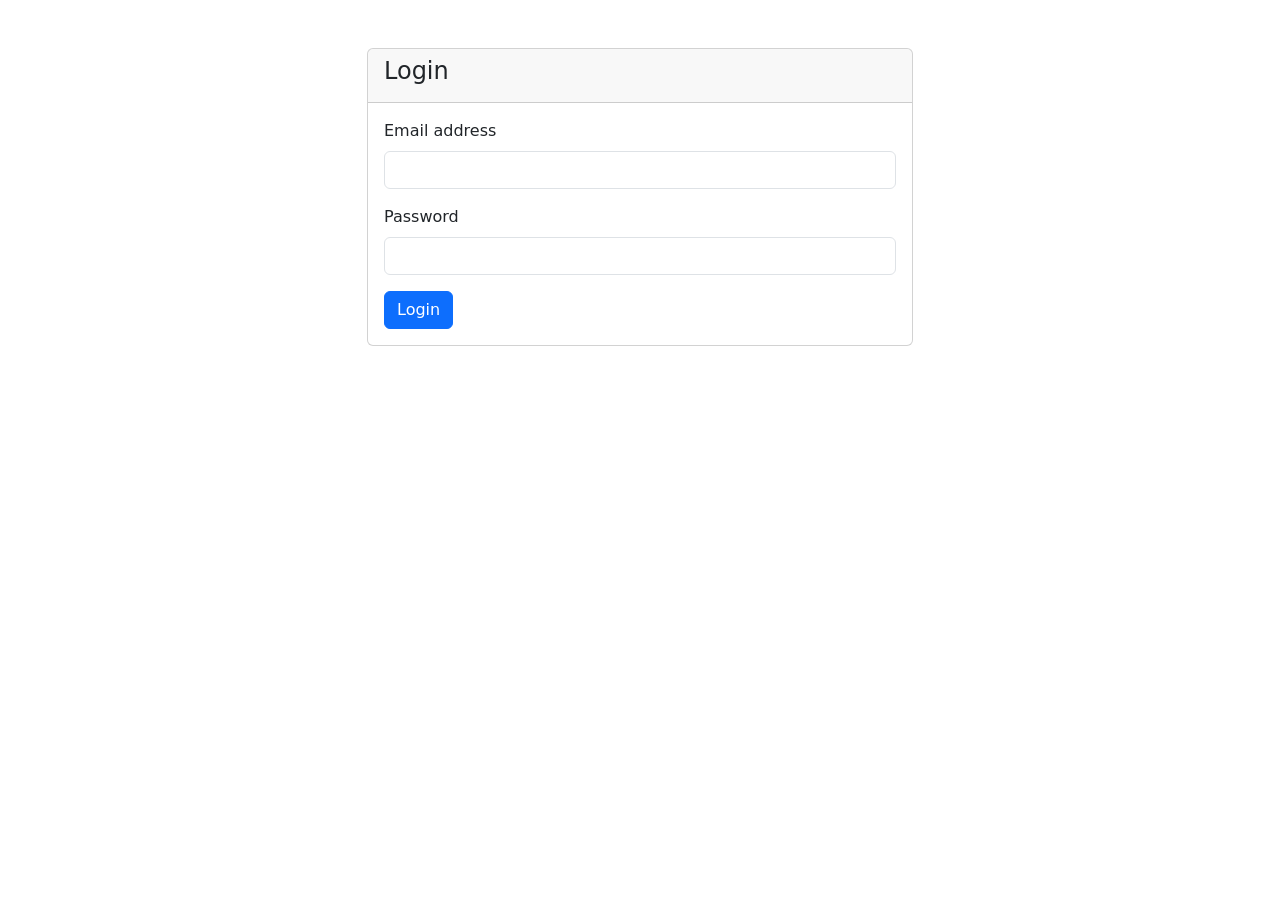
==== index.html @ fe8b2011 "feat: first commit" ====
<!DOCTYPE html>
<html lang="en">
<head>
    <meta charset="UTF-8">
    <meta name="viewport" content="width=device-width, initial-scale=1.0">
    <title>Task Manager</title>
    <link href="https://cdn.jsdelivr.net/npm/bootstrap@5.3.0/dist/css/bootstrap.min.css" rel="stylesheet">
</head>
<body>
    <div class="container">
        <div class="row justify-content-center">
            <div class="col-md-6">
                <div class="card mt-5">
                    <div class="card-header">
                        <h4>Login</h4>
                    </div>
                    <div class="card-body">
                        <form id="login-form">
                            <div class="mb-3">
                                <label for="email" class="form-label">Email address</label>
                                <input type="email" class="form-control" id="email" required>
                            </div>
                            <div class="mb-3">
                                <label for="password" class="form-label">Password</label>
                                <input type="password" class="form-control" id="password" required>
                            </div>
                            <button type="submit" class="btn btn-primary">Login</button>
                        </form>
                    </div>
                </div>
            </div>
        </div>
    </div>

    <script src="https://cdn.jsdelivr.net/npm/jquery@3.6.0/dist/jquery.min.js"></script>
    <script src="https://cdn.jsdelivr.net/npm/bootstrap@5.3.0/dist/js/bootstrap.bundle.min.js"></script>
    <script src="assets/js/app.js"></script>
</body>
</html>
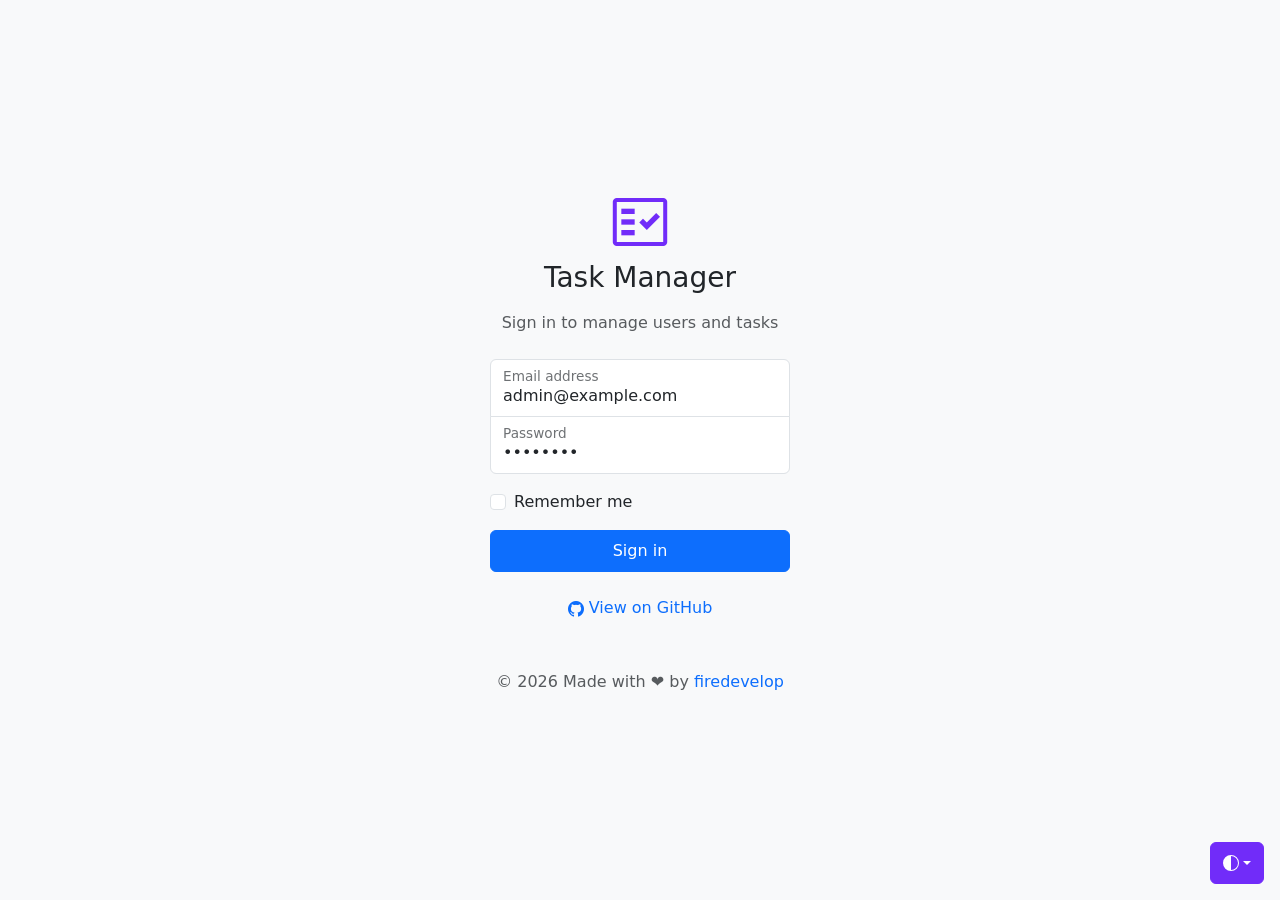
==== commit 67d08834: "fix db cloud fixed issue path .env on hosting" ====
--- a/index.html
+++ b/index.html
@@ -1,39 +1,325 @@
-<!DOCTYPE html>
-<html lang="en">
-<head>
-    <meta charset="UTF-8">
-    <meta name="viewport" content="width=device-width, initial-scale=1.0">
-    <title>Task Manager</title>
-    <link href="https://cdn.jsdelivr.net/npm/bootstrap@5.3.0/dist/css/bootstrap.min.css" rel="stylesheet">
-</head>
-<body>
-    <div class="container">
-        <div class="row justify-content-center">
-            <div class="col-md-6">
-                <div class="card mt-5">
-                    <div class="card-header">
-                        <h4>Login</h4>
-                    </div>
-                    <div class="card-body">
-                        <form id="login-form">
-                            <div class="mb-3">
-                                <label for="email" class="form-label">Email address</label>
-                                <input type="email" class="form-control" id="email" required>
-                            </div>
-                            <div class="mb-3">
-                                <label for="password" class="form-label">Password</label>
-                                <input type="password" class="form-control" id="password" required>
-                            </div>
-                            <button type="submit" class="btn btn-primary">Login</button>
-                        </form>
-                    </div>
-                </div>
-            </div>
-        </div>
+<!doctype html>
+<html lang="en" data-bs-theme="auto">
+  <head>
+    <meta charset="utf-8" />
+    <meta name="viewport" content="width=device-width, initial-scale=1" />
+    <meta name="description" content="Task Manager Login" />
+    <meta name="author" content="Task Manager" />
+    <title>Task Manager Login</title>
+
+    <!-- Bootstrap core CSS -->
+    <link
+      href="https://cdn.jsdelivr.net/npm/bootstrap@5.3.0/dist/css/bootstrap.min.css"
+      rel="stylesheet"
+    />
+
+    <!-- Material Symbols Outlined -->
+    <link
+      rel="stylesheet"
+      href="https://fonts.googleapis.com/css2?family=Material+Symbols+Outlined:opsz,wght,FILL,GRAD@20..48,100..700,0..1,-50..200&icon_names=fact_check"
+    />
+
+    <!-- Bootstrap Icons -->
+    <link
+      rel="stylesheet"
+      href="https://cdn.jsdelivr.net/npm/bootstrap-icons@1.11.0/font/bootstrap-icons.css"
+    />
+
+    <!-- Custom styles for this template -->
+    <style>
+      .bd-placeholder-img {
+        font-size: 1.125rem;
+        text-anchor: middle;
+        -webkit-user-select: none;
+        -moz-user-select: none;
+        user-select: none;
+      }
+
+      @media (min-width: 768px) {
+        .bd-placeholder-img-lg {
+          font-size: 3.5rem;
+        }
+      }
+
+      .b-example-divider {
+        width: 100%;
+        height: 3rem;
+        background-color: rgba(0, 0, 0, 0.1);
+        border: solid rgba(0, 0, 0, 0.15);
+        border-width: 1px 0;
+        box-shadow:
+          inset 0 0.5em 1.5em rgba(0, 0, 0, 0.1),
+          inset 0 0.125em 0.5em rgba(0, 0, 0, 0.15);
+      }
+
+      .b-example-vr {
+        flex-shrink: 0;
+        width: 1.5rem;
+        height: 100vh;
+      }
+
+      .bi {
+        vertical-align: -0.125em;
+        fill: currentColor;
+      }
+
+      .nav-scroller {
+        position: relative;
+        z-index: 2;
+        height: 2.75rem;
+        overflow-y: hidden;
+      }
+
+      .nav-scroller .nav {
+        display: flex;
+        flex-wrap: nowrap;
+        padding-bottom: 1rem;
+        margin-top: -1px;
+        overflow-x: auto;
+        text-align: center;
+        white-space: nowrap;
+        -webkit-overflow-scrolling: touch;
+      }
+
+      .btn-bd-primary {
+        --bd-violet-bg: #712cf9;
+        --bd-violet-rgb: 112.520718, 44.062154, 249.437846;
+        --bs-btn-font-weight: 600;
+        --bs-btn-color: var(--bs-white);
+        --bs-btn-bg: var(--bd-violet-bg);
+        --bs-btn-border-color: var(--bd-violet-bg);
+        --bs-btn-hover-color: var(--bs-white);
+        --bs-btn-hover-bg: #6528e0;
+        --bs-btn-hover-border-color: #6528e0;
+        --bs-btn-focus-shadow-rgb: var(--bd-violet-rgb);
+        --bs-btn-active-color: var(--bs-btn-hover-color);
+        --bs-btn-active-bg: #5a23c8;
+        --bs-btn-active-border-color: #5a23c8;
+      }
+
+      .bd-mode-toggle {
+        z-index: 1500;
+      }
+
+      .bd-mode-toggle .bi {
+        width: 1em;
+        height: 1em;
+      }
+
+      .bd-mode-toggle .dropdown-menu .active .bi {
+        display: block !important;
+      }
+
+      html,
+      body {
+        height: 100%;
+      }
+
+      body {
+        display: flex;
+        align-items: center;
+        padding-top: 40px;
+        padding-bottom: 40px;
+        background-color: #f5f5f5;
+      }
+
+      .form-signin {
+        max-width: 330px;
+        padding: 15px;
+      }
+
+      .form-signin .form-floating:focus-within {
+        z-index: 2;
+      }
+
+      .form-signin input[type="email"] {
+        margin-bottom: -1px;
+        border-bottom-right-radius: 0;
+        border-bottom-left-radius: 0;
+      }
+
+      .form-signin input[type="password"] {
+        margin-bottom: 10px;
+        border-top-left-radius: 0;
+        border-top-right-radius: 0;
+      }
+    </style>
+  </head>
+  <body class="d-flex align-items-center py-4 bg-body-tertiary">
+    <!-- Theme toggle (optional) -->
+    <svg xmlns="http://www.w3.org/2000/svg" class="d-none">
+      <symbol id="check2" viewBox="0 0 16 16">
+        <path
+          d="M13.854 3.646a.5.5 0 0 1 0 .708l-7 7a.5.5 0 0 1-.708 0l-3.5-3.5a.5.5 0 1 1 .708-.708L6.5 10.293l6.646-6.647a.5.5 0 0 1 .708 0z"
+        ></path>
+      </symbol>
+      <symbol id="circle-half" viewBox="0 0 16 16">
+        <path
+          d="M8 15A7 7 0 1 0 8 1v14zm0 1A8 8 0 1 1 8 0a8 8 0 0 1 0 16z"
+        ></path>
+      </symbol>
+      <symbol id="moon-stars-fill" viewBox="0 0 16 16">
+        <path
+          d="M6 .278a.768.768 0 0 1 .08.858 7.208 7.208 0 0 0-.878 3.46c0 4.021 3.278 7.277 7.318 7.277.527 0 1.04-.055 1.533-.16a.787.787 0 0 1 .81.316.733.733 0 0 1-.031.893A8.349 8.349 0 0 1 8.344 16C3.734 16 0 12.286 0 7.71 0 4.266 2.114 1.312 5.124.06A.752.752 0 0 1 6 .278z"
+        ></path>
+        <path
+          d="M10.794 3.148a.217.217 0 0 1 .412 0l.387 1.162c.173.518.579.924 1.097 1.097l1.162.387a.217.217 0 0 1 0 .412l-1.162.387a1.734 1.734 0 0 0-1.097 1.097l-.387 1.162a.217.217 0 0 1-.412 0l-.387-1.162A1.734 1.734 0 0 0 9.31 6.593l-1.162-.387a.217.217 0 0 1 0-.412l1.162-.387a1.734 1.734 0 0 0 1.097-1.097l.387-1.162zM13.863.099a.145.145 0 0 1 .274 0l.258.774c.115.346.386.617.732.732l.774.258a.145.145 0 0 1 0 .274l-.774.258a1.156 1.156 0 0 0-.732.732l-.258.774a.145.145 0 0 1-.274 0l-.258-.774a1.156 1.156 0 0 0-.732-.732l-.774-.258a.145.145 0 0 1 0-.274l.774-.258c.346-.115.617-.386.732-.732L13.863.1z"
+        ></path>
+      </symbol>
+      <symbol id="sun-fill" viewBox="0 0 16 16">
+        <path
+          d="M8 12a4 4 0 1 0 0-8 4 4 0 0 0 0 8zM8 0a.5.5 0 0 1 .5.5v2a.5.5 0 0 1-1 0v-2A.5.5 0 0 1 8 0zm0 13a.5.5 0 0 1 .5.5v2a.5.5 0 0 1-1 0v-2A.5.5 0 0 1 8 13zm8-5a.5.5 0 0 1-.5.5h-2a.5.5 0 0 1 0-1h2a.5.5 0 0 1 .5.5zM3 8a.5.5 0 0 1-.5.5h-2a.5.5 0 0 1 0-1h2A.5.5 0 0 1 3 8zm10.657-5.657a.5.5 0 0 1 0 .707l-1.414 1.415a.5.5 0 1 1-.707-.708l1.414-1.414a.5.5 0 0 1 .707 0zm-9.193 9.193a.5.5 0 0 1 0 .707L3.05 13.657a.5.5 0 0 1-.707-.707l1.414-1.414a.5.5 0 0 1 .707 0zm9.193 2.121a.5.5 0 0 1-.707 0l-1.414-1.414a.5.5 0 0 1 .707-.707l1.414 1.414a.5.5 0 0 1 0 .707zM4.464 4.465a.5.5 0 0 1-.707 0L2.343 3.05a.5.5 0 1 1 .707-.707l1.414 1.414a.5.5 0 0 1 0 .708z"
+        ></path>
+      </symbol>
+    </svg>
+    <div
+      class="dropdown position-fixed bottom-0 end-0 mb-3 me-3 bd-mode-toggle"
+    >
+      <button
+        class="btn btn-bd-primary py-2 dropdown-toggle d-flex align-items-center"
+        id="bd-theme"
+        type="button"
+        aria-expanded="false"
+        data-bs-toggle="dropdown"
+        aria-label="Toggle theme (auto)"
+      >
+        <svg class="bi my-1 theme-icon-active" aria-hidden="true">
+          <use href="#circle-half"></use>
+        </svg>
+        <span class="visually-hidden" id="bd-theme-text">Toggle theme</span>
+      </button>
+      <ul
+        class="dropdown-menu dropdown-menu-end shadow"
+        aria-labelledby="bd-theme-text"
+      >
+        <li>
+          <button
+            type="button"
+            class="dropdown-item d-flex align-items-center"
+            data-bs-theme-value="light"
+            aria-pressed="false"
+          >
+            <svg class="bi me-2 opacity-50" aria-hidden="true">
+              <use href="#sun-fill"></use>
+            </svg>
+            Light
+            <svg class="bi ms-auto d-none" aria-hidden="true">
+              <use href="#check2"></use>
+            </svg>
+          </button>
+        </li>
+        <li>
+          <button
+            type="button"
+            class="dropdown-item d-flex align-items-center"
+            data-bs-theme-value="dark"
+            aria-pressed="false"
+          >
+            <svg class="bi me-2 opacity-50" aria-hidden="true">
+              <use href="#moon-stars-fill"></use>
+            </svg>
+            Dark
+            <svg class="bi ms-auto d-none" aria-hidden="true">
+              <use href="#check2"></use>
+            </svg>
+          </button>
+        </li>
+        <li>
+          <button
+            type="button"
+            class="dropdown-item d-flex align-items-center active"
+            data-bs-theme-value="auto"
+            aria-pressed="true"
+          >
+            <svg class="bi me-2 opacity-50" aria-hidden="true">
+              <use href="#circle-half"></use>
+            </svg>
+            Auto
+            <svg class="bi ms-auto d-none" aria-hidden="true">
+              <use href="#check2"></use>
+            </svg>
+          </button>
+        </li>
+      </ul>
     </div>
 
+    <main class="form-signin w-100 m-auto">
+      <form id="login-form">
+        <div class="text-center mb-4">
+          <span
+            class="material-symbols-outlined"
+            style="font-size: 4rem; color: #712cf9"
+          >
+            fact_check
+          </span>
+          <h1 class="h3 mb-3 fw-normal">Task Manager</h1>
+          <p class="text-body-secondary">Sign in to manage users and tasks</p>
+        </div>
+
+        <div class="form-floating">
+          <input
+            type="email"
+            class="form-control"
+            id="email"
+            placeholder="name@example.com"
+            required
+            value="admin@example.com"
+          />
+          <label for="email">Email address</label>
+        </div>
+        <div class="form-floating">
+          <input
+            type="password"
+            class="form-control"
+            id="password"
+            placeholder="Password"
+            required
+            value="password"
+          />
+          <label for="password">Password</label>
+        </div>
+
+        <div class="form-check text-start my-3">
+          <input
+            class="form-check-input"
+            type="checkbox"
+            value="remember-me"
+            id="checkDefault"
+          />
+          <label class="form-check-label" for="checkDefault">
+            Remember me
+          </label>
+        </div>
+
+        <button class="btn btn-primary w-100 py-2" type="submit">
+          Sign in
+        </button>
+
+        <div class="mt-4 text-center">
+          <a
+            href="https://github.com/firedevelop/task-manager"
+            target="_blank"
+            class="text-decoration-none"
+          >
+            <i class="bi bi-github"></i> View on GitHub
+          </a>
+        </div>
+
+        <p class="mt-5 mb-3 text-body-secondary text-center">
+          &copy; 2026 Made with ❤️ by
+          <a
+            href="https://github.com/firedevelop"
+            target="_blank"
+            class="text-decoration-none"
+            >firedevelop</a
+          >
+        </p>
+      </form>
+    </main>
+
+    <!-- Bootstrap & jQuery -->
     <script src="https://cdn.jsdelivr.net/npm/jquery@3.6.0/dist/jquery.min.js"></script>
     <script src="https://cdn.jsdelivr.net/npm/bootstrap@5.3.0/dist/js/bootstrap.bundle.min.js"></script>
     <script src="assets/js/app.js"></script>
-</body>
-</html>+  </body>
+</html>
